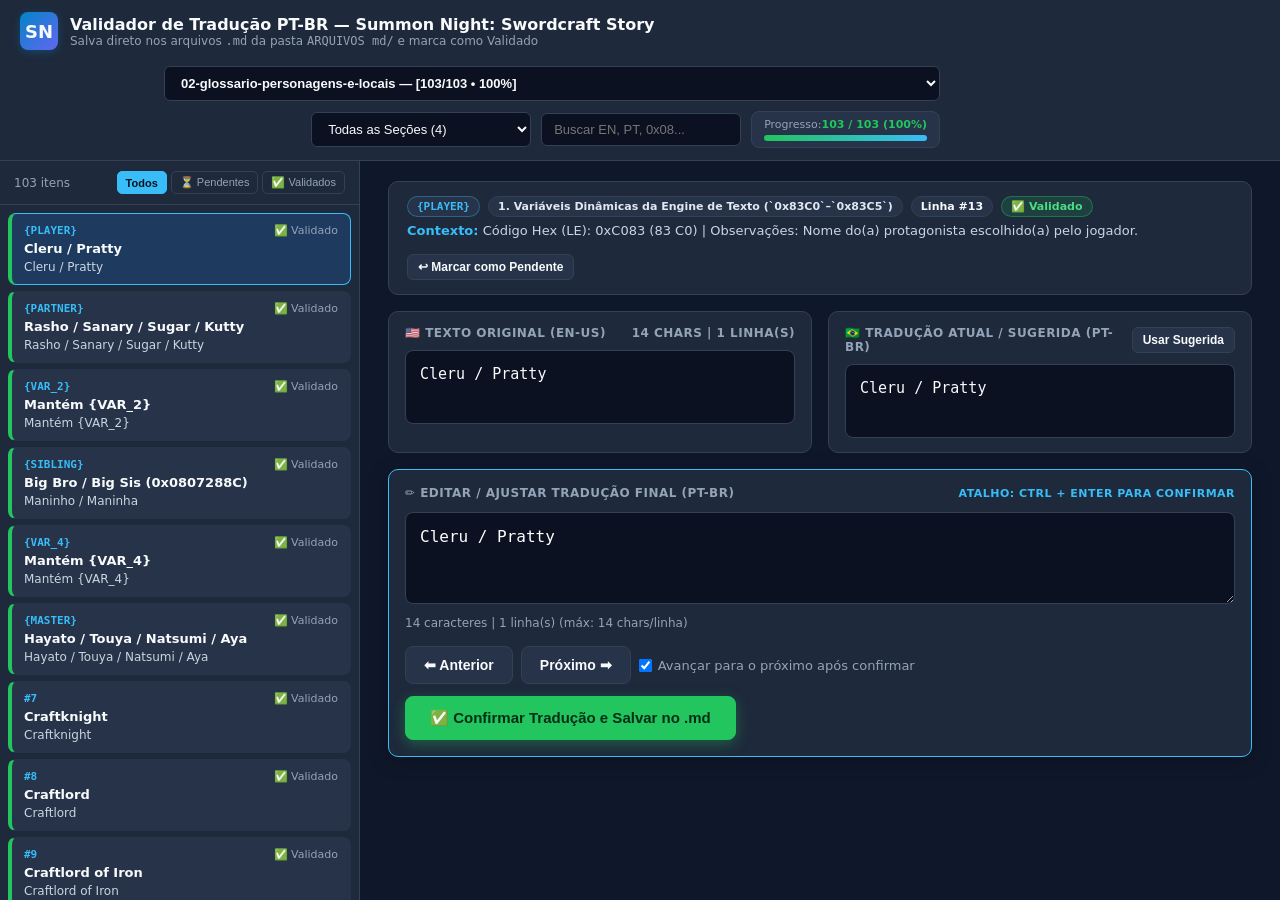
==== jogos/Summon_Night_Swordcraft_Story_1/tools/validator_ui.html @ c85de7ec "feat: suite completa de ferramentas de extracao, traducao e rebuild PT-BR para ROMs de GBA" ====
<!DOCTYPE html>
<html lang="pt-BR">
<head>
  <meta charset="UTF-8" />
  <meta name="viewport" content="width=device-width, initial-scale=1.0" />
  <title>Validador de Tradução — Summon Night: Swordcraft Story (GBA)</title>
  <style>
    :root {
      --bg-main: #0f172a;
      --bg-panel: #1e293b;
      --bg-card: #263349;
      --bg-input: #0b1120;
      --border: #334155;
      --text-main: #f8fafc;
      --text-muted: #94a3b8;
      --accent: #38bdf8;
      --accent-hover: #0284c7;
      --success: #22c55e;
      --success-hover: #16a34a;
      --warning: #f59e0b;
      --purple: #a855f7;
    }

    * {
      box-sizing: border-box;
      margin: 0;
      padding: 0;
    }

    body {
      font-family: "Segoe UI", system-ui, -apple-system, sans-serif;
      background-color: var(--bg-main);
      color: var(--text-main);
      height: 100vh;
      display: flex;
      flex-direction: column;
      overflow: hidden;
    }

    /* TOP BAR */
    header {
      background: var(--bg-panel);
      border-bottom: 1px solid var(--border);
      padding: 12px 20px;
      display: flex;
      align-items: center;
      justify-content: space-between;
      gap: 16px;
      flex-wrap: wrap;
    }

    .brand {
      display: flex;
      align-items: center;
      gap: 12px;
    }

    .brand-icon {
      width: 38px;
      height: 38px;
      border-radius: 8px;
      background: linear-gradient(135deg, #0284c7, #6366f1);
      display: flex;
      align-items: center;
      justify-content: center;
      font-weight: 800;
      font-size: 18px;
      box-shadow: 0 2px 8px rgba(2, 132, 199, 0.35);
    }

    .brand h1 {
      font-size: 16px;
      font-weight: 700;
      color: var(--text-main);
    }

    .brand p {
      font-size: 12px;
      color: var(--text-muted);
    }

    .controls-bar {
      display: flex;
      align-items: center;
      gap: 10px;
      flex: 1;
      max-width: 920px;
      justify-content: flex-end;
      flex-wrap: wrap;
    }

    select, input[type="search"] {
      background: var(--bg-input);
      color: var(--text-main);
      border: 1px solid var(--border);
      border-radius: 6px;
      padding: 8px 12px;
      font-size: 13px;
      outline: none;
    }

    select:focus, input[type="search"]:focus {
      border-color: var(--accent);
    }

    #categorySelect {
      min-width: 280px;
      font-weight: 600;
    }

    #sectionSelect {
      max-width: 220px;
    }

    #searchInput {
      width: 200px;
    }

    .progress-pill {
      background: var(--bg-card);
      border: 1px solid var(--border);
      border-radius: 8px;
      padding: 6px 12px;
      display: flex;
      flex-direction: column;
      min-width: 165px;
    }

    .progress-top {
      display: flex;
      justify-content: space-between;
      font-size: 11px;
      color: var(--text-muted);
      margin-bottom: 4px;
    }

    .progress-top strong {
      color: var(--success);
    }

    .progress-bar-bg {
      height: 6px;
      background: var(--bg-input);
      border-radius: 999px;
      overflow: hidden;
    }

    .progress-bar-fill {
      height: 100%;
      background: linear-gradient(90deg, #22c55e, #38bdf8);
      width: 0%;
      transition: width 0.25s ease;
    }

    /* MAIN LAYOUT */
    .workspace {
      display: grid;
      grid-template-columns: 360px 1fr;
      flex: 1;
      overflow: hidden;
    }

    /* SIDEBAR LIST */
    .sidebar {
      background: var(--bg-panel);
      border-right: 1px solid var(--border);
      display: flex;
      flex-direction: column;
      overflow: hidden;
    }

    .sidebar-header {
      padding: 10px 14px;
      border-bottom: 1px solid var(--border);
      display: flex;
      justify-content: space-between;
      align-items: center;
      font-size: 12px;
      color: var(--text-muted);
    }

    .filter-tabs {
      display: flex;
      gap: 4px;
    }

    .filter-tab {
      background: transparent;
      border: 1px solid var(--border);
      color: var(--text-muted);
      padding: 4px 8px;
      border-radius: 5px;
      font-size: 11px;
      cursor: pointer;
    }

    .filter-tab.active {
      background: var(--accent);
      color: #0b1120;
      border-color: var(--accent);
      font-weight: 700;
    }

    .entry-list {
      flex: 1;
      overflow-y: auto;
      padding: 8px;
      display: flex;
      flex-direction: column;
      gap: 6px;
    }

    .entry-item {
      background: var(--bg-card);
      border: 1px solid transparent;
      border-radius: 8px;
      padding: 10px 12px;
      cursor: pointer;
      transition: all 0.15s ease;
      display: flex;
      flex-direction: column;
      gap: 4px;
    }

    .entry-item:hover {
      border-color: #475569;
    }

    .entry-item.active {
      border-color: var(--accent);
      background: #1e3a5f;
    }

    .entry-item.validated {
      border-left: 4px solid var(--success);
    }

    .entry-item.pending {
      border-left: 4px solid var(--warning);
    }

    .entry-item-top {
      display: flex;
      justify-content: space-between;
      align-items: center;
      font-size: 11px;
      color: var(--text-muted);
    }

    .entry-ref {
      font-family: Consolas, monospace;
      color: var(--accent);
      font-weight: 600;
    }

    .entry-en {
      font-size: 13px;
      font-weight: 600;
      color: var(--text-main);
      white-space: nowrap;
      overflow: hidden;
      text-overflow: ellipsis;
    }

    .entry-pt {
      font-size: 12px;
      color: #cbd5e1;
      white-space: nowrap;
      overflow: hidden;
      text-overflow: ellipsis;
    }

    /* EDITOR MAIN PANEL */
    .editor-pane {
      padding: 20px 28px;
      overflow-y: auto;
      display: flex;
      flex-direction: column;
      gap: 16px;
    }

    /* CONTEXT BANNER */
    .context-card {
      background: var(--bg-panel);
      border: 1px solid var(--border);
      border-radius: 10px;
      padding: 14px 18px;
      display: flex;
      justify-content: space-between;
      align-items: flex-start;
      gap: 16px;
      flex-wrap: wrap;
    }

    .context-meta {
      display: flex;
      flex-direction: column;
      gap: 6px;
    }

    .context-badges {
      display: flex;
      align-items: center;
      gap: 8px;
      flex-wrap: wrap;
    }

    .badge {
      font-size: 11px;
      padding: 3px 9px;
      border-radius: 999px;
      font-weight: 600;
      background: var(--bg-card);
      border: 1px solid var(--border);
    }

    .badge-addr {
      font-family: Consolas, monospace;
      color: var(--accent);
      border-color: rgba(56, 189, 248, 0.35);
    }

    .badge-sec {
      color: #e2e8f0;
    }

    .badge-status.valid {
      background: rgba(34, 197, 94, 0.15);
      color: #4ade80;
      border-color: rgba(34, 197, 94, 0.4);
    }

    .badge-status.pend {
      background: rgba(245, 158, 11, 0.15);
      color: #fbbf24;
      border-color: rgba(245, 158, 11, 0.4);
    }

    .context-detail {
      font-size: 13px;
      color: #cbd5e1;
    }

    .context-detail strong {
      color: var(--accent);
    }

    /* COMPARISON GRID */
    .comparison-grid {
      display: grid;
      grid-template-columns: 1fr 1fr;
      gap: 16px;
    }

    .box-card {
      background: var(--bg-panel);
      border: 1px solid var(--border);
      border-radius: 10px;
      padding: 14px 16px;
      display: flex;
      flex-direction: column;
      gap: 10px;
    }

    .box-header {
      display: flex;
      justify-content: space-between;
      align-items: center;
      font-size: 12px;
      font-weight: 700;
      text-transform: uppercase;
      letter-spacing: 0.04em;
      color: var(--text-muted);
    }

    .box-content {
      background: var(--bg-input);
      border: 1px solid var(--border);
      border-radius: 8px;
      padding: 12px 14px;
      font-size: 15px;
      line-height: 1.55;
      white-space: pre-wrap;
      min-height: 74px;
      font-family: "Consolas", "Segoe UI", monospace;
    }

    .desc-subbox {
      margin-top: 6px;
      padding-top: 8px;
      border-top: 1px dashed var(--border);
    }

    .desc-label {
      font-size: 11px;
      color: var(--text-muted);
      margin-bottom: 4px;
      text-transform: uppercase;
      font-weight: 600;
    }

    .optional-card {
      background: rgba(168, 85, 247, 0.1);
      border: 1px solid rgba(168, 85, 247, 0.4);
      border-radius: 8px;
      padding: 10px 12px;
      display: none;
      align-items: center;
      justify-content: space-between;
      gap: 12px;
    }

    .optional-card.visible {
      display: flex;
    }

    .optional-text-wrap {
      display: flex;
      flex-direction: column;
      gap: 2px;
    }

    .optional-title {
      font-size: 11px;
      font-weight: 700;
      color: #d8b4fe;
      text-transform: uppercase;
    }

    .optional-val {
      font-size: 14px;
      color: #f3e8ff;
      font-family: "Consolas", monospace;
      white-space: pre-wrap;
    }

    .btn-small {
      background: var(--bg-card);
      color: var(--text-main);
      border: 1px solid var(--border);
      border-radius: 6px;
      padding: 5px 10px;
      font-size: 12px;
      font-weight: 600;
      cursor: pointer;
      white-space: nowrap;
      transition: all 0.15s;
    }

    .btn-small:hover {
      background: var(--accent);
      color: #0b1120;
      border-color: var(--accent);
    }

    /* EDIT AREA */
    .edit-card {
      background: var(--bg-panel);
      border: 1px solid var(--accent);
      border-radius: 10px;
      padding: 16px;
      display: flex;
      flex-direction: column;
      gap: 12px;
      box-shadow: 0 4px 20px rgba(0, 0, 0, 0.25);
    }

    textarea {
      width: 100%;
      background: var(--bg-input);
      color: #fff;
      border: 1px solid var(--border);
      border-radius: 8px;
      padding: 12px 14px;
      font-size: 16px;
      line-height: 1.55;
      font-family: "Consolas", "Segoe UI", monospace;
      resize: vertical;
      min-height: 92px;
      outline: none;
    }

    textarea:focus {
      border-color: var(--accent);
      box-shadow: 0 0 0 2px rgba(56, 189, 248, 0.2);
    }

    .char-metrics {
      display: flex;
      justify-content: space-between;
      align-items: center;
      font-size: 12px;
      color: var(--text-muted);
      flex-wrap: wrap;
      gap: 8px;
    }

    .tag-warning {
      color: #fbbf24;
      font-weight: 600;
      display: none;
    }

    /* ACTION FOOTER */
    .actions-row {
      display: flex;
      justify-content: space-between;
      align-items: center;
      gap: 12px;
      flex-wrap: wrap;
      margin-top: 4px;
    }

    .nav-btns {
      display: flex;
      align-items: center;
      gap: 8px;
    }

    .btn {
      padding: 10px 18px;
      border-radius: 8px;
      font-size: 14px;
      font-weight: 700;
      cursor: pointer;
      border: 1px solid var(--border);
      background: var(--bg-card);
      color: var(--text-main);
      transition: all 0.15s ease;
      display: inline-flex;
      align-items: center;
      gap: 8px;
    }

    .btn:hover {
      background: #334155;
    }

    .btn-confirm {
      background: var(--success);
      color: #052e16;
      border-color: var(--success);
      font-size: 15px;
      padding: 12px 24px;
      box-shadow: 0 4px 14px rgba(34, 197, 94, 0.35);
    }

    .btn-confirm:hover {
      background: var(--success-hover);
      color: #fff;
    }

    .auto-next-label {
      display: flex;
      align-items: center;
      gap: 6px;
      font-size: 13px;
      color: var(--text-muted);
      cursor: pointer;
      user-select: none;
    }

    .toast {
      position: fixed;
      bottom: 20px;
      right: 24px;
      background: #065f46;
      border: 1px solid #34d399;
      color: #ecfdf5;
      padding: 10px 18px;
      border-radius: 8px;
      font-size: 13px;
      font-weight: 600;
      box-shadow: 0 8px 24px rgba(0,0,0,0.4);
      opacity: 0;
      transform: translateY(10px);
      transition: all 0.2s ease;
      pointer-events: none;
    }

    .toast.show {
      opacity: 1;
      transform: translateY(0);
    }

    @media (max-width: 980px) {
      .workspace {
        grid-template-columns: 1fr;
      }
      .comparison-grid {
        grid-template-columns: 1fr;
      }
    }
  </style>
</head>
<body>

  <header>
    <div class="brand">
      <div class="brand-icon">SN</div>
      <div>
        <h1>Validador de Tradução PT-BR — Summon Night: Swordcraft Story</h1>
        <p>Salva direto nos arquivos <code>.md</code> da pasta <code>ARQUIVOS md/</code> e marca como Validado</p>
      </div>
    </div>

    <div class="controls-bar">
      <select id="categorySelect" title="Selecione a Categoria (Arquivo .md)"></select>
      <select id="sectionSelect" title="Filtrar por Subcategoria / Seção">
        <option value="">Todas as Seções</option>
      </select>
      <input type="search" id="searchInput" placeholder="Buscar EN, PT, 0x08..." />

      <div class="progress-pill">
        <div class="progress-top">
          <span>Progresso:</span>
          <strong id="progressText">0 / 0 (0%)</strong>
        </div>
        <div class="progress-bar-bg">
          <div class="progress-bar-fill" id="progressBar"></div>
        </div>
      </div>
    </div>
  </header>

  <div class="workspace">
    <!-- SIDEBAR -->
    <aside class="sidebar">
      <div class="sidebar-header">
        <span id="listCountLabel">0 itens</span>
        <div class="filter-tabs">
          <button class="filter-tab active" data-filter="all">Todos</button>
          <button class="filter-tab" data-filter="pending">⏳ Pendentes</button>
          <button class="filter-tab" data-filter="validated">✅ Validados</button>
        </div>
      </div>
      <div class="entry-list" id="entryList"></div>
    </aside>

    <!-- MAIN EDITOR -->
    <main class="editor-pane" id="editorPane">
      <div class="context-card">
        <div class="context-meta">
          <div class="context-badges">
            <span class="badge badge-addr" id="ctxRef">0x08000000</span>
            <span class="badge badge-sec" id="ctxSection">Seção</span>
            <span class="badge" id="ctxLine">Linha #0</span>
            <span class="badge badge-status pend" id="ctxStatus">⏳ Pendente</span>
          </div>
          <div class="context-detail" id="ctxDetail">Contexto do texto</div>
        </div>
        <div>
          <button class="btn-small" id="btnUnvalidate" title="Desmarcar validação deste item">↩ Marcar como Pendente</button>
        </div>
      </div>

      <!-- ORIGINAL EN & SUGGESTED PT -->
      <div class="comparison-grid">
        <!-- ORIGINAL EN -->
        <div class="box-card">
          <div class="box-header">
            <span>🇺🇸 Texto Original (EN-US)</span>
            <span id="enMetrics">0 chars</span>
          </div>
          <div class="box-content" id="enTextDisplay"></div>

          <div class="desc-subbox" id="enDescBox" style="display:none;">
            <div class="desc-label">Descrição Original (EN-US)</div>
            <div class="box-content" id="enDescDisplay" style="min-height:46px; font-size:14px;"></div>
          </div>
        </div>

        <!-- SUGGESTED & OPTIONAL PT -->
        <div class="box-card">
          <div class="box-header">
            <span>🇧🇷 Tradução Atual / Sugerida (PT-BR)</span>
            <button class="btn-small" id="btnUseSuggested">Usar Sugerida</button>
          </div>
          <div class="box-content" id="ptSuggestedDisplay"></div>

          <div class="desc-subbox" id="ptDescSuggestedBox" style="display:none;">
            <div class="desc-label">Descrição Sugerida (PT-BR)</div>
            <div class="box-content" id="ptDescSuggestedDisplay" style="min-height:46px; font-size:14px;"></div>
          </div>

          <!-- OPTIONAL TRANSLATION -->
          <div class="optional-card" id="optionalCard">
            <div class="optional-text-wrap">
              <span class="optional-title">💡 Opção Alternativa Disponível</span>
              <span class="optional-val" id="optionalTextDisplay"></span>
            </div>
            <button class="btn-small" id="btnUseOptional">Usar Opcional</button>
          </div>
        </div>
      </div>

      <!-- EDIT FIELD -->
      <div class="edit-card">
        <div class="box-header">
          <span>✏️ Editar / Ajustar Tradução Final (PT-BR)</span>
          <span style="font-size:11px; color:var(--accent);">Atalho: Ctrl + Enter para Confirmar</span>
        </div>

        <textarea id="ptEditInput" placeholder="Digite ou ajuste a tradução em português..."></textarea>

        <div id="editDescContainer" style="display:none; flex-direction:column; gap:6px;">
          <label class="desc-label" for="ptDescEditInput">✏️ Editar Descrição (PT-BR):</label>
          <textarea id="ptDescEditInput" style="min-height:60px; font-size:14px;" placeholder="Descrição em português..."></textarea>
        </div>

        <div class="char-metrics">
          <span id="editMetrics">0 caracteres | 1 linha (máx: 0 chars/linha)</span>
          <span class="tag-warning" id="tagWarning">⚠️ Atenção: Variável dinâmica do original ausente na tradução!</span>
        </div>

        <div class="actions-row">
          <div class="nav-btns">
            <button class="btn" id="btnPrev">⬅ Anterior</button>
            <button class="btn" id="btnNext">Próximo ➡</button>
            <label class="auto-next-label">
              <input type="checkbox" id="chkAutoNext" checked />
              Avançar para o próximo após confirmar
            </label>
          </div>

          <button class="btn btn-confirm" id="btnConfirm">
            ✅ Confirmar Tradução e Salvar no .md
          </button>
        </div>
      </div>
    </main>
  </div>

  <div class="toast" id="toast">✅ Salvo no arquivo .md com sucesso!</div>

  <script src="embedded_md_data.js"></script>
  <script>
    const API_BASE = window.location.protocol === "file:" ? "http://127.0.0.1:8765" : "";
    let categories = [];
    let currentFile = "";
    let allEntries = [];
    let filteredEntries = [];
    let currentIndex = 0; // índice dentro de filteredEntries
    let statusFilter = "all";

    const categorySelect = document.getElementById("categorySelect");
    const sectionSelect = document.getElementById("sectionSelect");
    const searchInput = document.getElementById("searchInput");
    const entryList = document.getElementById("entryList");
    const listCountLabel = document.getElementById("listCountLabel");
    const progressText = document.getElementById("progressText");
    const progressBar = document.getElementById("progressBar");

    const ctxRef = document.getElementById("ctxRef");
    const ctxSection = document.getElementById("ctxSection");
    const ctxLine = document.getElementById("ctxLine");
    const ctxStatus = document.getElementById("ctxStatus");
    const ctxDetail = document.getElementById("ctxDetail");

    const enTextDisplay = document.getElementById("enTextDisplay");
    const enMetrics = document.getElementById("enMetrics");
    const enDescBox = document.getElementById("enDescBox");
    const enDescDisplay = document.getElementById("enDescDisplay");

    const ptSuggestedDisplay = document.getElementById("ptSuggestedDisplay");
    const ptDescSuggestedBox = document.getElementById("ptDescSuggestedBox");
    const ptDescSuggestedDisplay = document.getElementById("ptDescSuggestedDisplay");

    const optionalCard = document.getElementById("optionalCard");
    const optionalTextDisplay = document.getElementById("optionalTextDisplay");

    const ptEditInput = document.getElementById("ptEditInput");
    const editDescContainer = document.getElementById("editDescContainer");
    const ptDescEditInput = document.getElementById("ptDescEditInput");
    const editMetrics = document.getElementById("editMetrics");
    const tagWarning = document.getElementById("tagWarning");

    const chkAutoNext = document.getElementById("chkAutoNext");
    const toast = document.getElementById("toast");

    function showToast(msg) {
      toast.textContent = msg;
      toast.classList.add("show");
      setTimeout(() => toast.classList.remove("show"), 2200);
    }

    async function loadCategories(preserveCurrent = true) {
      let catsData = null;
      try {
        const res = await fetch(`${API_BASE}/api/categories`);
        if (res.ok) {
          const data = await res.json();
          catsData = data.categories;
        }
      } catch (err) {
        // Fallback para os dados embutidos se aberto via file:// sem servidor ativo
      }
      if (!catsData && window.EMBEDDED_MD_DATA && window.EMBEDDED_MD_DATA.categories) {
        catsData = window.EMBEDDED_MD_DATA.categories;
      }
      categories = catsData || [];

      const prev = categorySelect.value;
      categorySelect.innerHTML = "";
      categories.forEach(c => {
        const opt = document.createElement("option");
        opt.value = c.filename;
        const pct = c.total > 0 ? Math.round((c.validated / c.total) * 100) : 0;
        opt.textContent = `${c.filename.replace(".md", "")} — [${c.validated}/${c.total} • ${pct}%]`;
        categorySelect.appendChild(opt);
      });

      if (preserveCurrent && prev && categories.some(c => c.filename === prev)) {
        categorySelect.value = prev;
      } else if (categories.length > 0) {
        categorySelect.value = categories[0].filename;
      }

      if (categorySelect.value && categorySelect.value !== currentFile) {
        await loadFile(categorySelect.value);
      } else {
        updateHeaderProgress();
      }
    }

    function updateHeaderProgress() {
      const total = allEntries.length;
      const valid = allEntries.filter(e => e.validated).length;
      const pct = total > 0 ? Math.round((valid / total) * 100) : 0;
      progressText.textContent = `${valid} / ${total} (${pct}%)`;
      progressBar.style.width = `${pct}%`;

      // Atualiza também o contador no dropdown superior
      const catObj = categories.find(c => c.filename === currentFile);
      if (catObj) {
        catObj.validated = valid;
        catObj.total = total;
        Array.from(categorySelect.options).forEach(opt => {
          if (opt.value === currentFile) {
            opt.textContent = `${currentFile.replace(".md", "")} — [${valid}/${total} • ${pct}%]`;
          }
        });
      }
    }

    async function loadFile(filename) {
      currentFile = filename;
      let fileData = null;
      try {
        const res = await fetch(`${API_BASE}/api/file?name=${encodeURIComponent(filename)}`);
        if (res.ok) {
          fileData = await res.json();
        }
      } catch (err) {
        // Fallback para dados embutidos
      }
      if (!fileData && window.EMBEDDED_MD_DATA && window.EMBEDDED_MD_DATA.files) {
        fileData = window.EMBEDDED_MD_DATA.files[filename];
      }
      const rawEntries = (fileData && fileData.entries) ? fileData.entries : [];
      allEntries = rawEntries.map(e => ({
        ...e,
        initial_suggested_pt: e.pt_text,
        initial_suggested_desc: e.pt_desc
      }));

      // Popula filtro de seções
      const sections = [...new Set(allEntries.map(e => e.section).filter(Boolean))];
      sectionSelect.innerHTML = `<option value="">Todas as Seções (${sections.length})</option>`;
      sections.forEach(s => {
        const opt = document.createElement("option");
        opt.value = s;
        opt.textContent = s;
        sectionSelect.appendChild(opt);
      });

      updateHeaderProgress();
      applyFilters(0);
    }

    function applyFilters(targetIdx = 0) {
      const sec = sectionSelect.value;
      const q = searchInput.value.trim().toLowerCase();

      filteredEntries = allEntries.filter(e => {
        if (statusFilter === "pending" && e.validated) return false;
        if (statusFilter === "validated" && !e.validated) return false;
        if (sec && e.section !== sec) return false;
        if (q) {
          const hay = `${e.ref_id} ${e.en_text} ${e.en_desc} ${e.pt_text} ${e.pt_desc} ${e.opt_text} ${e.context}`.toLowerCase();
          if (!hay.includes(q)) return false;
        }
        return true;
      });

      listCountLabel.textContent = `${filteredEntries.length} itens`;
      renderSidebarList();

      if (filteredEntries.length > 0) {
        currentIndex = Math.max(0, Math.min(targetIdx, filteredEntries.length - 1));
        selectEntry(currentIndex);
      }
    }

    function renderSidebarList() {
      entryList.innerHTML = "";
      filteredEntries.forEach((e, idx) => {
        const div = document.createElement("div");
        div.className = `entry-item ${e.validated ? "validated" : "pending"} ${idx === currentIndex ? "active" : ""}`;
        div.dataset.idx = idx;

        const top = document.createElement("div");
        top.className = "entry-item-top";
        top.innerHTML = `<span class="entry-ref">${e.ref_id || "#" + (idx + 1)}</span><span>${e.validated ? "✅ Validado" : "⏳ Pendente"}</span>`;

        const enDiv = document.createElement("div");
        enDiv.className = "entry-en";
        enDiv.textContent = e.en_text.replace(/\n/g, " / ");

        const ptDiv = document.createElement("div");
        ptDiv.className = "entry-pt";
        ptDiv.textContent = e.pt_text.replace(/\n/g, " / ");

        div.appendChild(top);
        div.appendChild(enDiv);
        div.appendChild(ptDiv);

        div.addEventListener("click", () => selectEntry(idx));
        entryList.appendChild(div);
      });
    }

    function selectEntry(idx) {
      if (idx < 0 || idx >= filteredEntries.length) return;
      currentIndex = idx;
      const e = filteredEntries[idx];

      // Atualiza destaque na sidebar
      Array.from(entryList.children).forEach((el, i) => {
        el.classList.toggle("active", i === idx);
        if (i === idx) {
          el.scrollIntoView({ block: "nearest" });
        }
      });

      ctxRef.textContent = e.ref_id || "Sem Offset";
      ctxSection.textContent = e.section || currentFile;
      ctxLine.textContent = `Linha #${e.line_index + 1}`;
      ctxStatus.textContent = e.validated ? "✅ Validado" : "⏳ Pendente";
      ctxStatus.className = `badge badge-status ${e.validated ? "valid" : "pend"}`;
      ctxDetail.innerHTML = `<strong>Contexto:</strong> ${e.context || e.section}`;

      enTextDisplay.textContent = e.en_text;
      const enLines = e.en_text.split("\n");
      enMetrics.textContent = `${e.en_text.length} chars | ${enLines.length} linha(s)`;

      if (e.has_desc) {
        enDescBox.style.display = "block";
        enDescDisplay.textContent = e.en_desc;
        ptDescSuggestedBox.style.display = "block";
        ptDescSuggestedDisplay.textContent = e.initial_suggested_desc;
        editDescContainer.style.display = "flex";
        ptDescEditInput.value = e.pt_desc;
      } else {
        enDescBox.style.display = "none";
        ptDescSuggestedBox.style.display = "none";
        editDescContainer.style.display = "none";
        ptDescEditInput.value = "";
      }

      ptSuggestedDisplay.textContent = e.initial_suggested_pt;

      if (e.opt_text) {
        optionalCard.classList.add("visible");
        optionalTextDisplay.textContent = e.opt_text;
      } else {
        optionalCard.classList.remove("visible");
        optionalTextDisplay.textContent = "";
      }

      ptEditInput.value = e.pt_text;
      updateLiveMetrics();
    }

    function updateLiveMetrics() {
      const e = filteredEntries[currentIndex];
      if (!e) return;
      const val = ptEditInput.value;
      const lines = val.split("\n");
      const maxLine = Math.max(...lines.map(l => l.length), 0);
      editMetrics.textContent = `${val.length} caracteres | ${lines.length} linha(s) (máx: ${maxLine} chars/linha)`;

      // Verifica se todas as variáveis {TAG} do original estão presentes
      const enTags = e.en_text.match(/\{[A-Z0-9_]+\}/g) || [];
      const missing = enTags.filter(t => !val.includes(t));
      if (missing.length > 0) {
        tagWarning.style.display = "inline";
        tagWarning.textContent = `⚠️ Atenção: Tag(s) ${missing.join(", ")} do original não encontrada(s) na tradução!`;
      } else {
        tagWarning.style.display = "none";
      }
    }

    async function saveCurrentEntry(validatedState = true) {
      const e = filteredEntries[currentIndex];
      if (!e) return;

      const newPt = ptEditInput.value;
      const newDesc = e.has_desc ? ptDescEditInput.value : null;

      let data = { ok: false };
      try {
        const res = await fetch(`${API_BASE}/api/save`, {
          method: "POST",
          headers: { "Content-Type": "application/json" },
          body: JSON.stringify({
            filename: currentFile,
            line_index: e.line_index,
            pt_text: newPt,
            pt_desc: newDesc,
            validated: validatedState
          })
        });
        data = await res.json();
      } catch (err) {
        alert("Para gravar direto no arquivo .md no disco, certifique-se de que o arquivo Iniciar_Validador_Traducao.bat esteja aberto!");
        return;
      }
      if (data.ok) {
        e.pt_text = newPt;
        if (e.has_desc) e.pt_desc = newDesc;
        e.validated = validatedState;
        e.status_str = data.status_str;

        updateHeaderProgress();
        loadCategories(true);

        showToast(validatedState
          ? `✅ Linha #${e.line_index + 1} salva e validada em ${currentFile}!`
          : `↩ Linha #${e.line_index + 1} marcada como pendente.`);

        if (statusFilter !== "all") {
          applyFilters(currentIndex);
        } else {
          renderSidebarList();
          selectEntry(currentIndex);
          if (validatedState && chkAutoNext.checked && currentIndex < filteredEntries.length - 1) {
            selectEntry(currentIndex + 1);
          }
        }
      } else {
        alert("Erro ao salvar: " + (data.error || "Desconhecido"));
      }
    }

    // EVENT LISTENERS
    categorySelect.addEventListener("change", () => loadFile(categorySelect.value));
    sectionSelect.addEventListener("change", () => applyFilters(0));
    searchInput.addEventListener("input", () => applyFilters(0));

    document.querySelectorAll(".filter-tab").forEach(btn => {
      btn.addEventListener("click", () => {
        document.querySelectorAll(".filter-tab").forEach(b => b.classList.remove("active"));
        btn.classList.add("active");
        statusFilter = btn.dataset.filter;
        applyFilters(0);
      });
    });

    ptEditInput.addEventListener("input", updateLiveMetrics);

    document.getElementById("btnUseSuggested").addEventListener("click", () => {
      const e = filteredEntries[currentIndex];
      if (!e) return;
      ptEditInput.value = e.initial_suggested_pt;
      if (e.has_desc) ptDescEditInput.value = e.initial_suggested_desc;
      updateLiveMetrics();
      ptEditInput.focus();
    });

    document.getElementById("btnUseOptional").addEventListener("click", () => {
      const e = filteredEntries[currentIndex];
      if (!e || !e.opt_text) return;
      ptEditInput.value = e.opt_text;
      updateLiveMetrics();
      ptEditInput.focus();
    });

    document.getElementById("btnPrev").addEventListener("click", () => {
      if (currentIndex > 0) selectEntry(currentIndex - 1);
    });

    document.getElementById("btnNext").addEventListener("click", () => {
      if (currentIndex < filteredEntries.length - 1) selectEntry(currentIndex + 1);
    });

    document.getElementById("btnConfirm").addEventListener("click", () => saveCurrentEntry(true));
    document.getElementById("btnUnvalidate").addEventListener("click", () => saveCurrentEntry(false));

    window.addEventListener("keydown", (ev) => {
      if ((ev.ctrlKey || ev.metaKey) && ev.key === "Enter") {
        ev.preventDefault();
        saveCurrentEntry(true);
      }
    });

    loadCategories(false);
  </script>
</body>
</html>
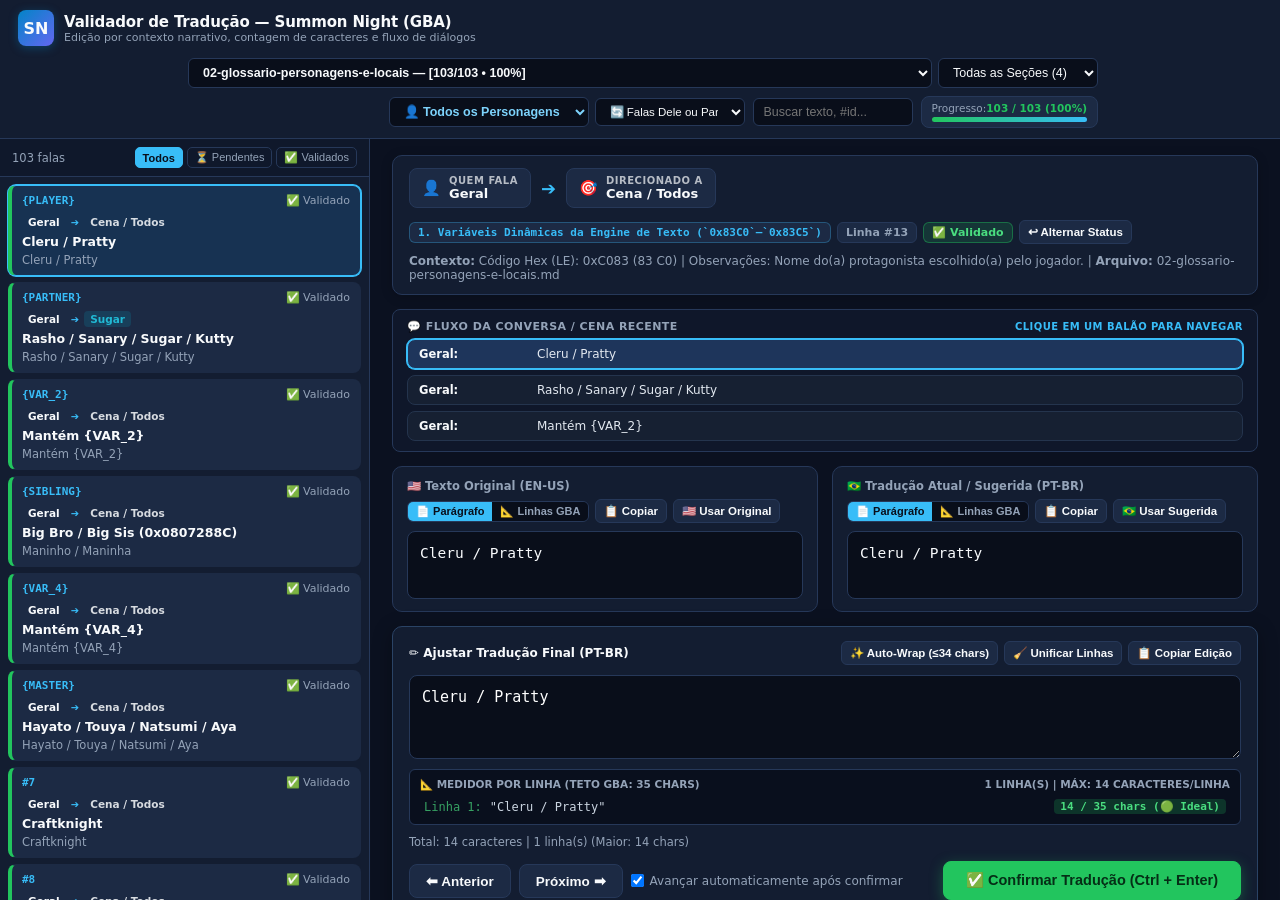
==== commit db4fcfc2: "feat(validator): novo display de fluxo de cena, falante e destinatario, filtro por personagem e medi" ====
--- a/jogos/Summon_Night_Swordcraft_Story_1/tools/validator_ui.html
+++ b/jogos/Summon_Night_Swordcraft_Story_1/tools/validator_ui.html
@@ -6,19 +6,53 @@
   <title>Validador de Tradução — Summon Night: Swordcraft Story (GBA)</title>
   <style>
     :root {
-      --bg-main: #0f172a;
-      --bg-panel: #1e293b;
-      --bg-card: #263349;
-      --bg-input: #0b1120;
-      --border: #334155;
+      --bg-main: #0b1120;
+      --bg-panel: #131d31;
+      --bg-card: #1c2a44;
+      --bg-card-hover: #233555;
+      --bg-input: #090e1a;
+      --border: #263859;
+      --border-focus: #38bdf8;
       --text-main: #f8fafc;
       --text-muted: #94a3b8;
+      --text-dim: #64748b;
       --accent: #38bdf8;
       --accent-hover: #0284c7;
+      --accent-glow: rgba(56, 189, 248, 0.25);
       --success: #22c55e;
       --success-hover: #16a34a;
       --warning: #f59e0b;
+      --danger: #ef4444;
       --purple: #a855f7;
+
+      /* Cores temáticas de personagens */
+      --char-protagonist-bg: rgba(2, 132, 199, 0.18);
+      --char-protagonist-border: #0284c7;
+      --char-protagonist-text: #38bdf8;
+
+      --char-amariss-bg: rgba(16, 185, 129, 0.18);
+      --char-amariss-border: #10b981;
+      --char-amariss-text: #34d399;
+
+      --char-bron-bg: rgba(217, 119, 6, 0.18);
+      --char-bron-border: #d97706;
+      --char-bron-text: #fbbf24;
+
+      --char-rasho-bg: rgba(239, 68, 68, 0.18);
+      --char-rasho-border: #ef4444;
+      --char-rasho-text: #f87171;
+
+      --char-sanary-bg: rgba(168, 85, 247, 0.18);
+      --char-sanary-border: #a855f7;
+      --char-sanary-text: #c084fc;
+
+      --char-sugar-bg: rgba(6, 182, 212, 0.18);
+      --char-sugar-border: #06b6d4;
+      --char-sugar-text: #22d3ee;
+
+      --char-kutty-bg: rgba(234, 179, 8, 0.18);
+      --char-kutty-border: #eab308;
+      --char-kutty-text: #fde047;
     }
 
     * {
@@ -41,52 +75,60 @@
     header {
       background: var(--bg-panel);
       border-bottom: 1px solid var(--border);
-      padding: 12px 20px;
+      padding: 10px 18px;
       display: flex;
       align-items: center;
       justify-content: space-between;
-      gap: 16px;
+      gap: 12px;
       flex-wrap: wrap;
+      z-index: 10;
     }
 
     .brand {
       display: flex;
       align-items: center;
-      gap: 12px;
+      gap: 10px;
     }
 
     .brand-icon {
-      width: 38px;
-      height: 38px;
+      width: 36px;
+      height: 36px;
       border-radius: 8px;
       background: linear-gradient(135deg, #0284c7, #6366f1);
       display: flex;
       align-items: center;
       justify-content: center;
       font-weight: 800;
-      font-size: 18px;
-      box-shadow: 0 2px 8px rgba(2, 132, 199, 0.35);
+      font-size: 16px;
+      box-shadow: 0 2px 10px rgba(2, 132, 199, 0.35);
     }
 
     .brand h1 {
-      font-size: 16px;
+      font-size: 15px;
       font-weight: 700;
       color: var(--text-main);
+      letter-spacing: -0.01em;
     }
 
     .brand p {
-      font-size: 12px;
+      font-size: 11px;
       color: var(--text-muted);
     }
 
     .controls-bar {
       display: flex;
       align-items: center;
-      gap: 10px;
+      gap: 8px;
       flex: 1;
-      max-width: 920px;
+      max-width: 1080px;
       justify-content: flex-end;
       flex-wrap: wrap;
+    }
+
+    .filter-group {
+      display: flex;
+      align-items: center;
+      gap: 6px;
     }
 
     select, input[type="search"] {
@@ -94,44 +136,57 @@
       color: var(--text-main);
       border: 1px solid var(--border);
       border-radius: 6px;
-      padding: 8px 12px;
-      font-size: 13px;
+      padding: 6px 10px;
+      font-size: 12.5px;
       outline: none;
+      transition: all 0.15s ease;
     }
 
     select:focus, input[type="search"]:focus {
-      border-color: var(--accent);
+      border-color: var(--border-focus);
+      box-shadow: 0 0 0 2px var(--accent-glow);
     }
 
     #categorySelect {
-      min-width: 280px;
+      min-width: 240px;
       font-weight: 600;
     }
 
     #sectionSelect {
-      max-width: 220px;
+      max-width: 160px;
+    }
+
+    #charSelect {
+      max-width: 200px;
+      color: #7dd3fc;
+      font-weight: 600;
+    }
+
+    #charFilterMode {
+      max-width: 150px;
+      font-size: 11.5px;
     }
 
     #searchInput {
-      width: 200px;
+      width: 160px;
     }
 
     .progress-pill {
       background: var(--bg-card);
       border: 1px solid var(--border);
       border-radius: 8px;
-      padding: 6px 12px;
+      padding: 5px 10px;
       display: flex;
       flex-direction: column;
-      min-width: 165px;
+      min-width: 140px;
     }
 
     .progress-top {
       display: flex;
       justify-content: space-between;
-      font-size: 11px;
+      font-size: 10.5px;
       color: var(--text-muted);
-      margin-bottom: 4px;
+      margin-bottom: 3px;
     }
 
     .progress-top strong {
@@ -139,7 +194,7 @@
     }
 
     .progress-bar-bg {
-      height: 6px;
+      height: 5px;
       background: var(--bg-input);
       border-radius: 999px;
       overflow: hidden;
@@ -155,7 +210,7 @@
     /* MAIN LAYOUT */
     .workspace {
       display: grid;
-      grid-template-columns: 360px 1fr;
+      grid-template-columns: 370px 1fr;
       flex: 1;
       overflow: hidden;
     }
@@ -170,13 +225,14 @@
     }
 
     .sidebar-header {
-      padding: 10px 14px;
+      padding: 8px 12px;
       border-bottom: 1px solid var(--border);
       display: flex;
       justify-content: space-between;
       align-items: center;
-      font-size: 12px;
+      font-size: 11.5px;
       color: var(--text-muted);
+      background: #0f182b;
     }
 
     .filter-tabs {
@@ -188,15 +244,16 @@
       background: transparent;
       border: 1px solid var(--border);
       color: var(--text-muted);
-      padding: 4px 8px;
+      padding: 3px 7px;
       border-radius: 5px;
       font-size: 11px;
       cursor: pointer;
+      transition: all 0.12s ease;
     }
 
     .filter-tab.active {
       background: var(--accent);
-      color: #0b1120;
+      color: #090e1a;
       border-color: var(--accent);
       font-weight: 700;
     }
@@ -214,21 +271,24 @@
       background: var(--bg-card);
       border: 1px solid transparent;
       border-radius: 8px;
-      padding: 10px 12px;
+      padding: 8px 10px;
       cursor: pointer;
       transition: all 0.15s ease;
       display: flex;
       flex-direction: column;
       gap: 4px;
+      position: relative;
     }
 
     .entry-item:hover {
-      border-color: #475569;
+      border-color: #3b5073;
+      background: var(--bg-card-hover);
     }
 
     .entry-item.active {
       border-color: var(--accent);
-      background: #1e3a5f;
+      background: #173252;
+      box-shadow: 0 0 0 1px var(--accent);
     }
 
     .entry-item.validated {
@@ -251,10 +311,25 @@
       font-family: Consolas, monospace;
       color: var(--accent);
       font-weight: 600;
+      font-size: 11px;
+    }
+
+    .entry-speaker-badge {
+      font-size: 10.5px;
+      padding: 2px 6px;
+      border-radius: 4px;
+      font-weight: 600;
+      white-space: nowrap;
+      overflow: hidden;
+      text-overflow: ellipsis;
+      max-width: 220px;
+      display: inline-flex;
+      align-items: center;
+      gap: 4px;
     }
 
     .entry-en {
-      font-size: 13px;
+      font-size: 12.5px;
       font-weight: 600;
       color: var(--text-main);
       white-space: nowrap;
@@ -263,65 +338,106 @@
     }
 
     .entry-pt {
-      font-size: 12px;
-      color: #cbd5e1;
+      font-size: 11.5px;
+      color: #94a3b8;
       white-space: nowrap;
       overflow: hidden;
       text-overflow: ellipsis;
     }
 
+    .entry-char-warn {
+      font-size: 10px;
+      color: #f87171;
+      font-weight: 700;
+      margin-left: 4px;
+    }
+
     /* EDITOR MAIN PANEL */
     .editor-pane {
-      padding: 20px 28px;
+      padding: 16px 22px;
       overflow-y: auto;
       display: flex;
       flex-direction: column;
-      gap: 16px;
-    }
-
-    /* CONTEXT BANNER */
-    .context-card {
+      gap: 14px;
+    }
+
+    /* CONTEXT BANNER WITH SPEAKER & TARGET */
+    .dialogue-banner {
       background: var(--bg-panel);
       border: 1px solid var(--border);
       border-radius: 10px;
-      padding: 14px 18px;
-      display: flex;
+      padding: 12px 16px;
+      display: flex;
+      flex-direction: column;
+      gap: 10px;
+      box-shadow: 0 2px 12px rgba(0, 0, 0, 0.2);
+    }
+
+    .dialogue-header-row {
+      display: flex;
+      align-items: center;
       justify-content: space-between;
-      align-items: flex-start;
-      gap: 16px;
+      gap: 12px;
       flex-wrap: wrap;
     }
 
-    .context-meta {
-      display: flex;
-      flex-direction: column;
+    .dialogue-actors {
+      display: flex;
+      align-items: center;
+      gap: 10px;
+      flex-wrap: wrap;
+    }
+
+    .actor-card {
+      display: flex;
+      align-items: center;
+      gap: 8px;
+      padding: 6px 12px;
+      border-radius: 8px;
+      font-size: 13px;
+      font-weight: 700;
+      border: 1px solid var(--border);
+      background: var(--bg-card);
+    }
+
+    .actor-icon {
+      font-size: 15px;
+    }
+
+    .actor-role {
+      font-size: 10px;
+      text-transform: uppercase;
+      letter-spacing: 0.05em;
+      opacity: 0.7;
+    }
+
+    .actor-arrow {
+      color: var(--accent);
+      font-size: 18px;
+      font-weight: bold;
+    }
+
+    .context-badges {
+      display: flex;
+      align-items: center;
       gap: 6px;
-    }
-
-    .context-badges {
-      display: flex;
-      align-items: center;
-      gap: 8px;
       flex-wrap: wrap;
     }
 
     .badge {
       font-size: 11px;
-      padding: 3px 9px;
-      border-radius: 999px;
+      padding: 3px 8px;
+      border-radius: 6px;
       font-weight: 600;
       background: var(--bg-card);
       border: 1px solid var(--border);
-    }
-
-    .badge-addr {
+      color: var(--text-muted);
+    }
+
+    .badge-script {
+      color: #38bdf8;
+      border-color: rgba(56, 189, 248, 0.3);
       font-family: Consolas, monospace;
-      color: var(--accent);
-      border-color: rgba(56, 189, 248, 0.35);
-    }
-
-    .badge-sec {
-      color: #e2e8f0;
     }
 
     .badge-status.valid {
@@ -336,99 +452,186 @@
       border-color: rgba(245, 158, 11, 0.4);
     }
 
-    .context-detail {
-      font-size: 13px;
-      color: #cbd5e1;
-    }
-
-    .context-detail strong {
-      color: var(--accent);
+    .context-detail-text {
+      font-size: 12px;
+      color: #94a3b8;
+    }
+
+    /* SCENE TIMELINE (FLOW / CHAT VIEW) */
+    .scene-flow-card {
+      background: #0f172a;
+      border: 1px solid var(--border);
+      border-radius: 8px;
+      padding: 10px 14px;
+      display: flex;
+      flex-direction: column;
+      gap: 6px;
+    }
+
+    .scene-flow-header {
+      display: flex;
+      justify-content: space-between;
+      align-items: center;
+      font-size: 11px;
+      font-weight: 700;
+      color: var(--text-muted);
+      text-transform: uppercase;
+      letter-spacing: 0.04em;
+    }
+
+    .flow-bubbles {
+      display: flex;
+      flex-direction: column;
+      gap: 6px;
+    }
+
+    .flow-bubble {
+      padding: 7px 11px;
+      border-radius: 8px;
+      font-size: 12px;
+      display: flex;
+      align-items: flex-start;
+      gap: 8px;
+      background: #162032;
+      border: 1px solid #24344d;
+      cursor: pointer;
+      transition: all 0.15s ease;
+    }
+
+    .flow-bubble:hover {
+      border-color: #38bdf8;
+      background: #1c2b45;
+    }
+
+    .flow-bubble.current {
+      background: #1e355b;
+      border-color: var(--accent);
+      box-shadow: 0 0 0 1px var(--accent);
+    }
+
+    .flow-bubble-sp {
+      font-weight: 700;
+      white-space: nowrap;
+      font-size: 11.5px;
+      min-width: 110px;
+    }
+
+    .flow-bubble-text {
+      color: #e2e8f0;
+      flex: 1;
+      white-space: nowrap;
+      overflow: hidden;
+      text-overflow: ellipsis;
     }
 
     /* COMPARISON GRID */
     .comparison-grid {
       display: grid;
       grid-template-columns: 1fr 1fr;
-      gap: 16px;
+      gap: 14px;
     }
 
     .box-card {
       background: var(--bg-panel);
       border: 1px solid var(--border);
       border-radius: 10px;
-      padding: 14px 16px;
+      padding: 12px 14px;
       display: flex;
       flex-direction: column;
-      gap: 10px;
+      gap: 8px;
     }
 
     .box-header {
       display: flex;
       justify-content: space-between;
       align-items: center;
-      font-size: 12px;
+      font-size: 11.5px;
       font-weight: 700;
-      text-transform: uppercase;
-      letter-spacing: 0.04em;
       color: var(--text-muted);
+      flex-wrap: wrap;
+      gap: 6px;
+    }
+
+    .box-tools {
+      display: flex;
+      align-items: center;
+      gap: 6px;
+    }
+
+    .view-toggle-btns {
+      display: inline-flex;
+      border: 1px solid var(--border);
+      border-radius: 6px;
+      overflow: hidden;
+    }
+
+    .view-toggle-btn {
+      background: var(--bg-input);
+      color: var(--text-muted);
+      border: none;
+      padding: 3px 8px;
+      font-size: 11px;
+      cursor: pointer;
+      font-weight: 600;
+    }
+
+    .view-toggle-btn.active {
+      background: var(--accent);
+      color: #090e1a;
+      font-weight: 700;
     }
 
     .box-content {
       background: var(--bg-input);
       border: 1px solid var(--border);
       border-radius: 8px;
-      padding: 12px 14px;
-      font-size: 15px;
+      padding: 10px 12px;
+      font-size: 14.5px;
       line-height: 1.55;
+      min-height: 68px;
+      font-family: "Consolas", "Segoe UI", monospace;
       white-space: pre-wrap;
-      min-height: 74px;
-      font-family: "Consolas", "Segoe UI", monospace;
+      position: relative;
     }
 
     .desc-subbox {
-      margin-top: 6px;
-      padding-top: 8px;
+      margin-top: 4px;
+      padding-top: 6px;
       border-top: 1px dashed var(--border);
     }
 
     .desc-label {
-      font-size: 11px;
+      font-size: 10.5px;
       color: var(--text-muted);
       margin-bottom: 4px;
       text-transform: uppercase;
-      font-weight: 600;
+      font-weight: 700;
     }
 
     .optional-card {
       background: rgba(168, 85, 247, 0.1);
       border: 1px solid rgba(168, 85, 247, 0.4);
       border-radius: 8px;
-      padding: 10px 12px;
+      padding: 8px 12px;
       display: none;
       align-items: center;
       justify-content: space-between;
-      gap: 12px;
+      gap: 10px;
     }
 
     .optional-card.visible {
       display: flex;
     }
 
-    .optional-text-wrap {
-      display: flex;
-      flex-direction: column;
-      gap: 2px;
-    }
-
     .optional-title {
-      font-size: 11px;
+      font-size: 10.5px;
       font-weight: 700;
       color: #d8b4fe;
       text-transform: uppercase;
     }
 
     .optional-val {
-      font-size: 14px;
+      font-size: 13.5px;
       color: #f3e8ff;
       font-family: "Consolas", monospace;
       white-space: pre-wrap;
@@ -439,30 +642,55 @@
       color: var(--text-main);
       border: 1px solid var(--border);
       border-radius: 6px;
-      padding: 5px 10px;
-      font-size: 12px;
+      padding: 4px 8px;
+      font-size: 11.5px;
       font-weight: 600;
       cursor: pointer;
       white-space: nowrap;
-      transition: all 0.15s;
+      transition: all 0.15s ease;
+      display: inline-flex;
+      align-items: center;
+      gap: 4px;
     }
 
     .btn-small:hover {
       background: var(--accent);
-      color: #0b1120;
+      color: #090e1a;
       border-color: var(--accent);
+    }
+
+    .btn-small-success:hover {
+      background: var(--success);
+      color: #052e16;
+      border-color: var(--success);
     }
 
     /* EDIT AREA */
     .edit-card {
       background: var(--bg-panel);
-      border: 1px solid var(--accent);
+      border: 1px solid #2a4365;
       border-radius: 10px;
-      padding: 16px;
+      padding: 14px 16px;
       display: flex;
       flex-direction: column;
-      gap: 12px;
-      box-shadow: 0 4px 20px rgba(0, 0, 0, 0.25);
+      gap: 10px;
+      box-shadow: 0 4px 20px rgba(0, 0, 0, 0.3);
+    }
+
+    .edit-card:focus-within {
+      border-color: var(--accent);
+      box-shadow: 0 0 0 1px var(--accent), 0 4px 24px rgba(56, 189, 248, 0.15);
+    }
+
+    .edit-header {
+      display: flex;
+      justify-content: space-between;
+      align-items: center;
+      font-size: 12px;
+      font-weight: 700;
+      color: var(--text-main);
+      flex-wrap: wrap;
+      gap: 8px;
     }
 
     textarea {
@@ -471,28 +699,110 @@
       color: #fff;
       border: 1px solid var(--border);
       border-radius: 8px;
-      padding: 12px 14px;
-      font-size: 16px;
+      padding: 10px 12px;
+      font-size: 15px;
       line-height: 1.55;
       font-family: "Consolas", "Segoe UI", monospace;
       resize: vertical;
-      min-height: 92px;
+      min-height: 84px;
       outline: none;
+      transition: border 0.15s ease;
     }
 
     textarea:focus {
       border-color: var(--accent);
-      box-shadow: 0 0 0 2px rgba(56, 189, 248, 0.2);
-    }
-
-    .char-metrics {
+    }
+
+    /* LIVE LINE-BY-LINE RULER / METRICS */
+    .line-rulers {
+      display: flex;
+      flex-direction: column;
+      gap: 4px;
+      background: #090f1d;
+      border: 1px solid var(--border);
+      border-radius: 6px;
+      padding: 8px 10px;
+    }
+
+    .ruler-header {
       display: flex;
       justify-content: space-between;
-      align-items: center;
+      font-size: 10.5px;
+      font-weight: 700;
+      color: var(--text-muted);
+      text-transform: uppercase;
+      margin-bottom: 2px;
+    }
+
+    .ruler-row {
+      display: flex;
+      align-items: center;
+      justify-content: space-between;
       font-size: 12px;
+      font-family: Consolas, monospace;
+      padding: 2px 4px;
+      border-radius: 4px;
+    }
+
+    .ruler-row.safe {
+      color: #4ade80;
+    }
+
+    .ruler-row.warn {
+      color: #facc15;
+      background: rgba(234, 179, 8, 0.1);
+    }
+
+    .ruler-row.overflow {
+      color: #f87171;
+      background: rgba(239, 68, 68, 0.15);
+      font-weight: bold;
+    }
+
+    .ruler-line-label {
+      min-width: 55px;
+      opacity: 0.7;
+    }
+
+    .ruler-line-snippet {
+      flex: 1;
+      white-space: nowrap;
+      overflow: hidden;
+      text-overflow: ellipsis;
+      margin: 0 8px;
+      color: #cbd5e1;
+    }
+
+    .ruler-count-badge {
+      font-weight: 700;
+      padding: 1px 6px;
+      border-radius: 4px;
+      font-size: 11px;
+    }
+
+    .ruler-count-badge.safe {
+      background: rgba(34, 197, 94, 0.2);
+      color: #4ade80;
+    }
+
+    .ruler-count-badge.warn {
+      background: rgba(234, 179, 8, 0.2);
+      color: #facc15;
+    }
+
+    .ruler-count-badge.overflow {
+      background: rgba(239, 68, 68, 0.3);
+      color: #fca5a5;
+    }
+
+    .char-metrics-summary {
+      display: flex;
+      justify-content: space-between;
+      align-items: center;
+      font-size: 11.5px;
       color: var(--text-muted);
       flex-wrap: wrap;
-      gap: 8px;
+      gap: 6px;
     }
 
     .tag-warning {
@@ -506,9 +816,9 @@
       display: flex;
       justify-content: space-between;
       align-items: center;
-      gap: 12px;
+      gap: 10px;
       flex-wrap: wrap;
-      margin-top: 4px;
+      margin-top: 2px;
     }
 
     .nav-btns {
@@ -518,9 +828,9 @@
     }
 
     .btn {
-      padding: 10px 18px;
+      padding: 8px 16px;
       border-radius: 8px;
-      font-size: 14px;
+      font-size: 13.5px;
       font-weight: 700;
       cursor: pointer;
       border: 1px solid var(--border);
@@ -529,19 +839,19 @@
       transition: all 0.15s ease;
       display: inline-flex;
       align-items: center;
-      gap: 8px;
+      gap: 6px;
     }
 
     .btn:hover {
-      background: #334155;
+      background: #2a3c5a;
     }
 
     .btn-confirm {
       background: var(--success);
       color: #052e16;
       border-color: var(--success);
-      font-size: 15px;
-      padding: 12px 24px;
+      font-size: 14.5px;
+      padding: 10px 22px;
       box-shadow: 0 4px 14px rgba(34, 197, 94, 0.35);
     }
 
@@ -554,7 +864,7 @@
       display: flex;
       align-items: center;
       gap: 6px;
-      font-size: 13px;
+      font-size: 12px;
       color: var(--text-muted);
       cursor: pointer;
       user-select: none;
@@ -567,20 +877,64 @@
       background: #065f46;
       border: 1px solid #34d399;
       color: #ecfdf5;
-      padding: 10px 18px;
+      padding: 9px 16px;
       border-radius: 8px;
-      font-size: 13px;
+      font-size: 12.5px;
       font-weight: 600;
-      box-shadow: 0 8px 24px rgba(0,0,0,0.4);
+      box-shadow: 0 8px 24px rgba(0,0,0,0.5);
       opacity: 0;
       transform: translateY(10px);
       transition: all 0.2s ease;
       pointer-events: none;
+      z-index: 9999;
     }
 
     .toast.show {
       opacity: 1;
       transform: translateY(0);
+    }
+
+    /* BADGE COLORS POR PERSONAGEM */
+    .char-protagonist {
+      background: var(--char-protagonist-bg);
+      border-color: var(--char-protagonist-border);
+      color: var(--char-protagonist-text);
+    }
+
+    .char-amariss {
+      background: var(--char-amariss-bg);
+      border-color: var(--char-amariss-border);
+      color: var(--char-amariss-text);
+    }
+
+    .char-bron {
+      background: var(--char-bron-bg);
+      border-color: var(--char-bron-border);
+      color: var(--char-bron-text);
+    }
+
+    .char-rasho {
+      background: var(--char-rasho-bg);
+      border-color: var(--char-rasho-border);
+      color: var(--char-rasho-text);
+    }
+
+    .char-sanary {
+      background: var(--char-sanary-bg);
+      border-color: var(--char-sanary-border);
+      color: var(--char-sanary-text);
+    }
+
+    .char-sugar {
+      background: var(--char-sugar-bg);
+      border-color: var(--char-sugar-border);
+      color: var(--char-sugar-text);
+    }
+
+    .char-kutty {
+      background: var(--char-kutty-bg);
+      border-color: var(--char-kutty-border);
+      color: var(--char-kutty-text);
     }
 
     @media (max-width: 980px) {
@@ -599,17 +953,32 @@
     <div class="brand">
       <div class="brand-icon">SN</div>
       <div>
-        <h1>Validador de Tradução PT-BR — Summon Night: Swordcraft Story</h1>
-        <p>Salva direto nos arquivos <code>.md</code> da pasta <code>ARQUIVOS md/</code> e marca como Validado</p>
+        <h1>Validador de Tradução — Summon Night (GBA)</h1>
+        <p>Edição por contexto narrativo, contagem de caracteres e fluxo de diálogos</p>
       </div>
     </div>
 
     <div class="controls-bar">
-      <select id="categorySelect" title="Selecione a Categoria (Arquivo .md)"></select>
-      <select id="sectionSelect" title="Filtrar por Subcategoria / Seção">
-        <option value="">Todas as Seções</option>
-      </select>
-      <input type="search" id="searchInput" placeholder="Buscar EN, PT, 0x08..." />
+      <div class="filter-group">
+        <select id="categorySelect" title="Selecione o Arquivo .md"></select>
+        <select id="sectionSelect" title="Filtrar por Seção">
+          <option value="">Todas as Seções</option>
+        </select>
+      </div>
+
+      <!-- FILTRO DE PERSONAGEM DEDICADO -->
+      <div class="filter-group">
+        <select id="charSelect" title="Filtrar por Personagem">
+          <option value="">👤 Todos os Personagens</option>
+        </select>
+        <select id="charFilterMode" title="Direção da Interação">
+          <option value="both">🔄 Falas Dele ou Para Ele</option>
+          <option value="spoken">🗣️ Falas Dele (Falante)</option>
+          <option value="addressed">👂 Direcionadas a Ele</option>
+        </select>
+      </div>
+
+      <input type="search" id="searchInput" placeholder="Buscar texto, #id..." />
 
       <div class="progress-pill">
         <div class="progress-top">
@@ -627,7 +996,7 @@
     <!-- SIDEBAR -->
     <aside class="sidebar">
       <div class="sidebar-header">
-        <span id="listCountLabel">0 itens</span>
+        <span id="listCountLabel">0 falas</span>
         <div class="filter-tabs">
           <button class="filter-tab active" data-filter="all">Todos</button>
           <button class="filter-tab" data-filter="pending">⏳ Pendentes</button>
@@ -639,19 +1008,48 @@
 
     <!-- MAIN EDITOR -->
     <main class="editor-pane" id="editorPane">
-      <div class="context-card">
-        <div class="context-meta">
+      
+      <!-- DIALOGUE CONTEXT BANNER -->
+      <div class="dialogue-banner">
+        <div class="dialogue-header-row">
+          <div class="dialogue-actors">
+            <div class="actor-card" id="speakerCard">
+              <span class="actor-icon">👤</span>
+              <div>
+                <div class="actor-role">Quem Fala</div>
+                <div id="speakerName">Protagonista</div>
+              </div>
+            </div>
+
+            <span class="actor-arrow">➔</span>
+
+            <div class="actor-card" id="targetCard">
+              <span class="actor-icon">🎯</span>
+              <div>
+                <div class="actor-role">Direcionado a</div>
+                <div id="targetName">Amariss (Mãe)</div>
+              </div>
+            </div>
+          </div>
+
           <div class="context-badges">
-            <span class="badge badge-addr" id="ctxRef">0x08000000</span>
-            <span class="badge badge-sec" id="ctxSection">Seção</span>
+            <span class="badge badge-script" id="ctxScript">Script #1601</span>
             <span class="badge" id="ctxLine">Linha #0</span>
             <span class="badge badge-status pend" id="ctxStatus">⏳ Pendente</span>
+            <button class="btn-small" id="btnToggleStatus" title="Alternar status de validação">↩ Alternar Status</button>
           </div>
-          <div class="context-detail" id="ctxDetail">Contexto do texto</div>
         </div>
-        <div>
-          <button class="btn-small" id="btnUnvalidate" title="Desmarcar validação deste item">↩ Marcar como Pendente</button>
+
+        <div class="context-detail-text" id="ctxDetail">Contexto da cena</div>
+      </div>
+
+      <!-- NOVO COMPONENTE: FLUXO DA CENA / HISTÓRICO DE CONVERSA -->
+      <div class="scene-flow-card" id="sceneFlowCard">
+        <div class="scene-flow-header">
+          <span>💬 Fluxo da Conversa / Cena Recente</span>
+          <span style="font-size:10px; color:var(--accent);">Clique em um balão para navegar</span>
         </div>
+        <div class="flow-bubbles" id="flowBubbles"></div>
       </div>
 
       <!-- ORIGINAL EN & SUGGESTED PT -->
@@ -660,13 +1058,21 @@
         <div class="box-card">
           <div class="box-header">
             <span>🇺🇸 Texto Original (EN-US)</span>
-            <span id="enMetrics">0 chars</span>
+            <div class="box-tools">
+              <div class="view-toggle-btns">
+                <button class="view-toggle-btn active" id="btnEnViewParagraph" title="Ver fala contínua unificada">📄 Parágrafo</button>
+                <button class="view-toggle-btn" id="btnEnViewLines" title="Ver quebras de linha exatas do GBA">📐 Linhas GBA</button>
+              </div>
+              <button class="btn-small" id="btnCopyEn" title="Copiar texto original">📋 Copiar</button>
+              <button class="btn-small" id="btnUseAsBase" title="Usar texto original como base na edição">🇺🇸 Usar Original</button>
+            </div>
           </div>
+
           <div class="box-content" id="enTextDisplay"></div>
 
           <div class="desc-subbox" id="enDescBox" style="display:none;">
             <div class="desc-label">Descrição Original (EN-US)</div>
-            <div class="box-content" id="enDescDisplay" style="min-height:46px; font-size:14px;"></div>
+            <div class="box-content" id="enDescDisplay" style="min-height:42px; font-size:13.5px;"></div>
           </div>
         </div>
 
@@ -674,43 +1080,67 @@
         <div class="box-card">
           <div class="box-header">
             <span>🇧🇷 Tradução Atual / Sugerida (PT-BR)</span>
-            <button class="btn-small" id="btnUseSuggested">Usar Sugerida</button>
+            <div class="box-tools">
+              <div class="view-toggle-btns">
+                <button class="view-toggle-btn active" id="btnPtViewParagraph" title="Ver fala contínua unificada">📄 Parágrafo</button>
+                <button class="view-toggle-btn" id="btnPtViewLines" title="Ver quebras de linha exatas do GBA">📐 Linhas GBA</button>
+              </div>
+              <button class="btn-small" id="btnCopyPtSuggested" title="Copiar sugestão">📋 Copiar</button>
+              <button class="btn-small btn-small-success" id="btnUseSuggested" title="Inserir sugestão no campo de edição">🇧🇷 Usar Sugerida</button>
+            </div>
           </div>
+
           <div class="box-content" id="ptSuggestedDisplay"></div>
 
           <div class="desc-subbox" id="ptDescSuggestedBox" style="display:none;">
             <div class="desc-label">Descrição Sugerida (PT-BR)</div>
-            <div class="box-content" id="ptDescSuggestedDisplay" style="min-height:46px; font-size:14px;"></div>
+            <div class="box-content" id="ptDescSuggestedDisplay" style="min-height:42px; font-size:13.5px;"></div>
           </div>
 
           <!-- OPTIONAL TRANSLATION -->
           <div class="optional-card" id="optionalCard">
-            <div class="optional-text-wrap">
+            <div style="flex:1;">
               <span class="optional-title">💡 Opção Alternativa Disponível</span>
-              <span class="optional-val" id="optionalTextDisplay"></span>
+              <div class="optional-val" id="optionalTextDisplay"></div>
             </div>
-            <button class="btn-small" id="btnUseOptional">Usar Opcional</button>
+            <div style="display:flex; gap:4px;">
+              <button class="btn-small" id="btnCopyOptional" title="Copiar opção alternativa">📋 Copiar</button>
+              <button class="btn-small" id="btnUseOptional" title="Usar opção alternativa">💡 Usar Opcional</button>
+            </div>
           </div>
         </div>
       </div>
 
-      <!-- EDIT FIELD -->
+      <!-- EDIT FIELD WITH REALTIME LINE RULER -->
       <div class="edit-card">
-        <div class="box-header">
-          <span>✏️ Editar / Ajustar Tradução Final (PT-BR)</span>
-          <span style="font-size:11px; color:var(--accent);">Atalho: Ctrl + Enter para Confirmar</span>
+        <div class="edit-header">
+          <span>✏️ Ajustar Tradução Final (PT-BR)</span>
+          <div style="display:flex; gap:6px;">
+            <button class="btn-small" id="btnAutoWrap" title="Quebra o texto automaticamente em até 34 caracteres por linha">✨ Auto-Wrap (≤34 chars)</button>
+            <button class="btn-small" id="btnUnifyLines" title="Remove as quebras de linha para editar um parágrafo fluido">🧹 Unificar Linhas</button>
+            <button class="btn-small" id="btnCopyEdit" title="Copiar texto editado">📋 Copiar Edição</button>
+          </div>
         </div>
 
         <textarea id="ptEditInput" placeholder="Digite ou ajuste a tradução em português..."></textarea>
 
-        <div id="editDescContainer" style="display:none; flex-direction:column; gap:6px;">
+        <div id="editDescContainer" style="display:none; flex-direction:column; gap:4px;">
           <label class="desc-label" for="ptDescEditInput">✏️ Editar Descrição (PT-BR):</label>
-          <textarea id="ptDescEditInput" style="min-height:60px; font-size:14px;" placeholder="Descrição em português..."></textarea>
+          <textarea id="ptDescEditInput" style="min-height:55px; font-size:13.5px;" placeholder="Descrição em português..."></textarea>
         </div>
 
-        <div class="char-metrics">
-          <span id="editMetrics">0 caracteres | 1 linha (máx: 0 chars/linha)</span>
-          <span class="tag-warning" id="tagWarning">⚠️ Atenção: Variável dinâmica do original ausente na tradução!</span>
+        <!-- RÉGUA / CONTAGEM LINHA A LINHA EM TEMPO REAL -->
+        <div class="line-rulers" id="lineRulersContainer">
+          <div class="ruler-header">
+            <span>📐 Medidor por Linha (Teto GBA: 35 chars)</span>
+            <span id="rulerSummary">0 linhas</span>
+          </div>
+          <div id="lineRulerList"></div>
+        </div>
+
+        <div class="char-metrics-summary">
+          <span id="editMetrics">0 caracteres | 1 linha</span>
+          <span class="tag-warning" id="tagWarning">⚠️ Atenção: Tag dinâmica {TAG} do original ausente na tradução!</span>
         </div>
 
         <div class="actions-row">
@@ -719,19 +1149,20 @@
             <button class="btn" id="btnNext">Próximo ➡</button>
             <label class="auto-next-label">
               <input type="checkbox" id="chkAutoNext" checked />
-              Avançar para o próximo após confirmar
+              Avançar automaticamente após confirmar
             </label>
           </div>
 
           <button class="btn btn-confirm" id="btnConfirm">
-            ✅ Confirmar Tradução e Salvar no .md
+            ✅ Confirmar Tradução (Ctrl + Enter)
           </button>
         </div>
       </div>
+
     </main>
   </div>
 
-  <div class="toast" id="toast">✅ Salvo no arquivo .md com sucesso!</div>
+  <div class="toast" id="toast">✅ Operação realizada com sucesso!</div>
 
   <script src="embedded_md_data.js"></script>
   <script>
@@ -740,41 +1171,69 @@
     let currentFile = "";
     let allEntries = [];
     let filteredEntries = [];
-    let currentIndex = 0; // índice dentro de filteredEntries
+    let charactersList = [];
+    let currentIndex = 0;
     let statusFilter = "all";
 
+    // Modos de visualização (parágrafo vs linhas)
+    let enViewMode = "paragraph";
+    let ptViewMode = "paragraph";
+
+    // Elementos DOM
     const categorySelect = document.getElementById("categorySelect");
     const sectionSelect = document.getElementById("sectionSelect");
+    const charSelect = document.getElementById("charSelect");
+    const charFilterMode = document.getElementById("charFilterMode");
     const searchInput = document.getElementById("searchInput");
     const entryList = document.getElementById("entryList");
     const listCountLabel = document.getElementById("listCountLabel");
     const progressText = document.getElementById("progressText");
     const progressBar = document.getElementById("progressBar");
 
-    const ctxRef = document.getElementById("ctxRef");
-    const ctxSection = document.getElementById("ctxSection");
+    const speakerCard = document.getElementById("speakerCard");
+    const speakerName = document.getElementById("speakerName");
+    const targetCard = document.getElementById("targetCard");
+    const targetName = document.getElementById("targetName");
+    const ctxScript = document.getElementById("ctxScript");
     const ctxLine = document.getElementById("ctxLine");
     const ctxStatus = document.getElementById("ctxStatus");
     const ctxDetail = document.getElementById("ctxDetail");
+    const btnToggleStatus = document.getElementById("btnToggleStatus");
+
+    const flowBubbles = document.getElementById("flowBubbles");
 
     const enTextDisplay = document.getElementById("enTextDisplay");
-    const enMetrics = document.getElementById("enMetrics");
     const enDescBox = document.getElementById("enDescBox");
     const enDescDisplay = document.getElementById("enDescDisplay");
+    const btnEnViewParagraph = document.getElementById("btnEnViewParagraph");
+    const btnEnViewLines = document.getElementById("btnEnViewLines");
+    const btnCopyEn = document.getElementById("btnCopyEn");
+    const btnUseAsBase = document.getElementById("btnUseAsBase");
 
     const ptSuggestedDisplay = document.getElementById("ptSuggestedDisplay");
     const ptDescSuggestedBox = document.getElementById("ptDescSuggestedBox");
     const ptDescSuggestedDisplay = document.getElementById("ptDescSuggestedDisplay");
+    const btnPtViewParagraph = document.getElementById("btnPtViewParagraph");
+    const btnPtViewLines = document.getElementById("btnPtViewLines");
+    const btnCopyPtSuggested = document.getElementById("btnCopyPtSuggested");
+    const btnUseSuggested = document.getElementById("btnUseSuggested");
 
     const optionalCard = document.getElementById("optionalCard");
     const optionalTextDisplay = document.getElementById("optionalTextDisplay");
+    const btnCopyOptional = document.getElementById("btnCopyOptional");
+    const btnUseOptional = document.getElementById("btnUseOptional");
 
     const ptEditInput = document.getElementById("ptEditInput");
     const editDescContainer = document.getElementById("editDescContainer");
     const ptDescEditInput = document.getElementById("ptDescEditInput");
+    const lineRulerList = document.getElementById("lineRulerList");
+    const rulerSummary = document.getElementById("rulerSummary");
     const editMetrics = document.getElementById("editMetrics");
     const tagWarning = document.getElementById("tagWarning");
 
+    const btnAutoWrap = document.getElementById("btnAutoWrap");
+    const btnUnifyLines = document.getElementById("btnUnifyLines");
+    const btnCopyEdit = document.getElementById("btnCopyEdit");
     const chkAutoNext = document.getElementById("chkAutoNext");
     const toast = document.getElementById("toast");
 
@@ -782,6 +1241,61 @@
       toast.textContent = msg;
       toast.classList.add("show");
       setTimeout(() => toast.classList.remove("show"), 2200);
+    }
+
+    function copyToClipboard(text, label = "Copiado") {
+      if (!text) return;
+      navigator.clipboard.writeText(text).then(() => {
+        showToast(`📋 ${label} para a área de transferência!`);
+      }).catch(() => {
+        // Fallback clássico
+        const ta = document.createElement("textarea");
+        ta.value = text;
+        document.body.appendChild(ta);
+        ta.select();
+        document.execCommand("copy");
+        document.body.removeChild(ta);
+        showToast(`📋 ${label} copiado!`);
+      });
+    }
+
+    function getCharClass(charId) {
+      if (!charId) return "";
+      const id = charId.toLowerCase();
+      if (id.includes("protagonist")) return "char-protagonist";
+      if (id.includes("amariss")) return "char-amariss";
+      if (id.includes("bron")) return "char-bron";
+      if (id.includes("rasho")) return "char-rasho";
+      if (id.includes("sanary")) return "char-sanary";
+      if (id.includes("sugar")) return "char-sugar";
+      if (id.includes("kutty")) return "char-kutty";
+      return "";
+    }
+
+    function unifyParagraph(text) {
+      if (!text) return "";
+      const lines = text.split("\n").map(l => l.trim()).filter(Boolean);
+      return lines.join(" ");
+    }
+
+    function autoWrapText(text, maxChars = 34) {
+      if (!text) return "";
+      const words = text.replace(/\n/g, " ").split(/\s+/).filter(Boolean);
+      const lines = [];
+      let currentLine = "";
+
+      for (const w of words) {
+        if (!currentLine) {
+          currentLine = w;
+        } else if ((currentLine + " " + w).length <= maxChars) {
+          currentLine += " " + w;
+        } else {
+          lines.push(currentLine);
+          currentLine = w;
+        }
+      }
+      if (currentLine) lines.push(currentLine);
+      return lines.join("\n");
     }
 
     async function loadCategories(preserveCurrent = true) {
@@ -792,9 +1306,8 @@
           const data = await res.json();
           catsData = data.categories;
         }
-      } catch (err) {
-        // Fallback para os dados embutidos se aberto via file:// sem servidor ativo
-      }
+      } catch (err) {}
+
       if (!catsData && window.EMBEDDED_MD_DATA && window.EMBEDDED_MD_DATA.categories) {
         catsData = window.EMBEDDED_MD_DATA.categories;
       }
@@ -830,7 +1343,6 @@
       progressText.textContent = `${valid} / ${total} (${pct}%)`;
       progressBar.style.width = `${pct}%`;
 
-      // Atualiza também o contador no dropdown superior
       const catObj = categories.find(c => c.filename === currentFile);
       if (catObj) {
         catObj.validated = valid;
@@ -851,20 +1363,22 @@
         if (res.ok) {
           fileData = await res.json();
         }
-      } catch (err) {
-        // Fallback para dados embutidos
-      }
+      } catch (err) {}
+
       if (!fileData && window.EMBEDDED_MD_DATA && window.EMBEDDED_MD_DATA.files) {
         fileData = window.EMBEDDED_MD_DATA.files[filename];
       }
+
       const rawEntries = (fileData && fileData.entries) ? fileData.entries : [];
+      charactersList = (fileData && fileData.characters) ? fileData.characters : [];
+
       allEntries = rawEntries.map(e => ({
         ...e,
         initial_suggested_pt: e.pt_text,
         initial_suggested_desc: e.pt_desc
       }));
 
-      // Popula filtro de seções
+      // Popula seções
       const sections = [...new Set(allEntries.map(e => e.section).filter(Boolean))];
       sectionSelect.innerHTML = `<option value="">Todas as Seções (${sections.length})</option>`;
       sections.forEach(s => {
@@ -874,31 +1388,53 @@
         sectionSelect.appendChild(opt);
       });
 
+      // Popula personagens
+      charSelect.innerHTML = `<option value="">👤 Todos os Personagens (${charactersList.length})</option>`;
+      charactersList.forEach(c => {
+        const opt = document.createElement("option");
+        opt.value = c.id;
+        opt.textContent = `${c.name} [${c.total} falas/interações]`;
+        charSelect.appendChild(opt);
+      });
+
       updateHeaderProgress();
       applyFilters(0);
     }
 
     function applyFilters(targetIdx = 0) {
       const sec = sectionSelect.value;
+      const targetChar = charSelect.value;
+      const charMode = charFilterMode.value;
       const q = searchInput.value.trim().toLowerCase();
 
       filteredEntries = allEntries.filter(e => {
         if (statusFilter === "pending" && e.validated) return false;
         if (statusFilter === "validated" && !e.validated) return false;
         if (sec && e.section !== sec) return false;
+
+        if (targetChar) {
+          const isSp = (e.speaker_id === targetChar);
+          const isTarget = (e.addressee_id === targetChar);
+          if (charMode === "spoken" && !isSp) return false;
+          if (charMode === "addressed" && !isTarget) return false;
+          if (charMode === "both" && !isSp && !isTarget) return false;
+        }
+
         if (q) {
-          const hay = `${e.ref_id} ${e.en_text} ${e.en_desc} ${e.pt_text} ${e.pt_desc} ${e.opt_text} ${e.context}`.toLowerCase();
+          const hay = `${e.ref_id} ${e.speaker} ${e.addressee} ${e.en_text} ${e.en_desc} ${e.pt_text} ${e.pt_desc} ${e.opt_text} ${e.context}`.toLowerCase();
           if (!hay.includes(q)) return false;
         }
         return true;
       });
 
-      listCountLabel.textContent = `${filteredEntries.length} itens`;
+      listCountLabel.textContent = `${filteredEntries.length} falas`;
       renderSidebarList();
 
       if (filteredEntries.length > 0) {
         currentIndex = Math.max(0, Math.min(targetIdx, filteredEntries.length - 1));
         selectEntry(currentIndex);
+      } else {
+        clearEditorPane();
       }
     }
 
@@ -909,9 +1445,27 @@
         div.className = `entry-item ${e.validated ? "validated" : "pending"} ${idx === currentIndex ? "active" : ""}`;
         div.dataset.idx = idx;
 
+        // Verifica se há linhas com overflow (>35 chars)
+        const ptLines = (e.pt_text || "").split("\n");
+        const maxLen = Math.max(...ptLines.map(l => l.length), 0);
+        const hasWarn = maxLen > 35;
+
         const top = document.createElement("div");
         top.className = "entry-item-top";
-        top.innerHTML = `<span class="entry-ref">${e.ref_id || "#" + (idx + 1)}</span><span>${e.validated ? "✅ Validado" : "⏳ Pendente"}</span>`;
+        top.innerHTML = `
+          <span class="entry-ref">${e.ref_id || "#" + (idx + 1)}</span>
+          <span>${e.validated ? "✅ Validado" : "⏳ Pendente"}</span>
+        `;
+
+        const speakerRow = document.createElement("div");
+        const spCls = getCharClass(e.speaker_id);
+        const tgtCls = getCharClass(e.addressee_id);
+        speakerRow.innerHTML = `
+          <span class="entry-speaker-badge ${spCls}">${e.speaker || "Geral"}</span>
+          <span style="font-size:10px; color:var(--accent);">➔</span>
+          <span class="entry-speaker-badge ${tgtCls}" style="opacity:0.85;">${e.addressee || "Cena"}</span>
+          ${hasWarn ? `<span class="entry-char-warn" title="Linha com ${maxLen} caracteres (teto 35)">⚠️ ${maxLen}c</span>` : ""}
+        `;
 
         const enDiv = document.createElement("div");
         enDiv.className = "entry-en";
@@ -919,15 +1473,29 @@
 
         const ptDiv = document.createElement("div");
         ptDiv.className = "entry-pt";
-        ptDiv.textContent = e.pt_text.replace(/\n/g, " / ");
+        ptDiv.textContent = (e.pt_text || "").replace(/\n/g, " / ");
 
         div.appendChild(top);
+        div.appendChild(speakerRow);
         div.appendChild(enDiv);
         div.appendChild(ptDiv);
 
         div.addEventListener("click", () => selectEntry(idx));
         entryList.appendChild(div);
       });
+    }
+
+    function clearEditorPane() {
+      speakerName.textContent = "—";
+      targetName.textContent = "—";
+      ctxScript.textContent = "—";
+      ctxLine.textContent = "—";
+      ctxDetail.textContent = "Nenhum item encontrado com os filtros atuais.";
+      enTextDisplay.textContent = "";
+      ptSuggestedDisplay.textContent = "";
+      ptEditInput.value = "";
+      lineRulerList.innerHTML = "";
+      flowBubbles.innerHTML = "";
     }
 
     function selectEntry(idx) {
@@ -935,32 +1503,35 @@
       currentIndex = idx;
       const e = filteredEntries[idx];
 
-      // Atualiza destaque na sidebar
+      // Atualiza seleção visual na sidebar
       Array.from(entryList.children).forEach((el, i) => {
         el.classList.toggle("active", i === idx);
-        if (i === idx) {
-          el.scrollIntoView({ block: "nearest" });
-        }
+        if (i === idx) el.scrollIntoView({ block: "nearest" });
       });
 
-      ctxRef.textContent = e.ref_id || "Sem Offset";
-      ctxSection.textContent = e.section || currentFile;
+      // Banner de atores
+      speakerName.textContent = e.speaker || "Geral";
+      speakerCard.className = `actor-card ${getCharClass(e.speaker_id)}`;
+      targetName.textContent = e.addressee || "Cena / Todos";
+      targetCard.className = `actor-card ${getCharClass(e.addressee_id)}`;
+
+      ctxScript.textContent = e.script_group || e.ref_id || "Script";
       ctxLine.textContent = `Linha #${e.line_index + 1}`;
       ctxStatus.textContent = e.validated ? "✅ Validado" : "⏳ Pendente";
       ctxStatus.className = `badge badge-status ${e.validated ? "valid" : "pend"}`;
-      ctxDetail.innerHTML = `<strong>Contexto:</strong> ${e.context || e.section}`;
-
-      enTextDisplay.textContent = e.en_text;
-      const enLines = e.en_text.split("\n");
-      enMetrics.textContent = `${e.en_text.length} chars | ${enLines.length} linha(s)`;
-
+      ctxDetail.innerHTML = `<strong>Contexto:</strong> ${e.context || e.section} | <strong>Arquivo:</strong> ${currentFile}`;
+
+      // Renderiza textos original e sugerido
+      updateComparisonDisplays(e);
+
+      // Descrições
       if (e.has_desc) {
         enDescBox.style.display = "block";
         enDescDisplay.textContent = e.en_desc;
         ptDescSuggestedBox.style.display = "block";
         ptDescSuggestedDisplay.textContent = e.initial_suggested_desc;
         editDescContainer.style.display = "flex";
-        ptDescEditInput.value = e.pt_desc;
+        ptDescEditInput.value = e.pt_desc || "";
       } else {
         enDescBox.style.display = "none";
         ptDescSuggestedBox.style.display = "none";
@@ -968,8 +1539,7 @@
         ptDescEditInput.value = "";
       }
 
-      ptSuggestedDisplay.textContent = e.initial_suggested_pt;
-
+      // Opção alternativa
       if (e.opt_text) {
         optionalCard.classList.add("visible");
         optionalTextDisplay.textContent = e.opt_text;
@@ -978,24 +1548,117 @@
         optionalTextDisplay.textContent = "";
       }
 
-      ptEditInput.value = e.pt_text;
-      updateLiveMetrics();
-    }
-
-    function updateLiveMetrics() {
+      // Campo de edição
+      ptEditInput.value = e.pt_text || "";
+      updateLiveLineRulers();
+      renderSceneFlow(e);
+    }
+
+    function updateComparisonDisplays(e) {
+      // Original EN
+      if (enViewMode === "paragraph") {
+        enTextDisplay.textContent = unifyParagraph(e.en_text);
+      } else {
+        enTextDisplay.textContent = e.en_text;
+      }
+
+      // Sugestão PT
+      if (ptViewMode === "paragraph") {
+        ptSuggestedDisplay.textContent = unifyParagraph(e.initial_suggested_pt);
+      } else {
+        ptSuggestedDisplay.textContent = e.initial_suggested_pt;
+      }
+    }
+
+    function renderSceneFlow(currentEntry) {
+      flowBubbles.innerHTML = "";
+      // Procura entradas vizinhas da mesma cena / script_group dentro de allEntries
+      const currentPos = allEntries.findIndex(item => item.line_index === currentEntry.line_index);
+      if (currentPos < 0) return;
+
+      const groupName = currentEntry.script_group;
+      const start = Math.max(0, currentPos - 2);
+      const end = Math.min(allEntries.length, currentPos + 3);
+
+      for (let i = start; i < end; i++) {
+        const item = allEntries[i];
+        if (groupName && item.script_group !== groupName && Math.abs(i - currentPos) > 1) {
+          continue;
+        }
+
+        const bubble = document.createElement("div");
+        bubble.className = `flow-bubble ${item.line_index === currentEntry.line_index ? "current" : ""}`;
+        
+        const spClass = getCharClass(item.speaker_id);
+        const snippet = unifyParagraph(item.pt_text || item.en_text);
+
+        bubble.innerHTML = `
+          <span class="flow-bubble-sp ${spClass}">${item.speaker}:</span>
+          <span class="flow-bubble-text">${snippet}</span>
+        `;
+
+        bubble.addEventListener("click", () => {
+          const fIdx = filteredEntries.findIndex(fe => fe.line_index === item.line_index);
+          if (fIdx >= 0) {
+            selectEntry(fIdx);
+          } else {
+            // Se o item estiver fora do filtro atual, remove o filtro de personagem para mostrá-lo
+            charSelect.value = "";
+            applyFilters(0);
+            const refIdx = filteredEntries.findIndex(fe => fe.line_index === item.line_index);
+            if (refIdx >= 0) selectEntry(refIdx);
+          }
+        });
+
+        flowBubbles.appendChild(bubble);
+      }
+    }
+
+    function updateLiveLineRulers() {
       const e = filteredEntries[currentIndex];
       if (!e) return;
+
       const val = ptEditInput.value;
       const lines = val.split("\n");
-      const maxLine = Math.max(...lines.map(l => l.length), 0);
-      editMetrics.textContent = `${val.length} caracteres | ${lines.length} linha(s) (máx: ${maxLine} chars/linha)`;
-
-      // Verifica se todas as variáveis {TAG} do original estão presentes
+      lineRulerList.innerHTML = "";
+
+      let maxLen = 0;
+      let hasOverflow = false;
+
+      lines.forEach((ln, idx) => {
+        const len = ln.length;
+        if (len > maxLen) maxLen = len;
+
+        let statusClass = "safe";
+        let statusTag = "🟢 Ideal";
+        if (len >= 36) {
+          statusClass = "overflow";
+          statusTag = `🔴 EXCESSO (+${len - 35})`;
+          hasOverflow = true;
+        } else if (len >= 33) {
+          statusClass = "warn";
+          statusTag = "🟡 Atenção";
+        }
+
+        const row = document.createElement("div");
+        row.className = `ruler-row ${statusClass}`;
+        row.innerHTML = `
+          <span class="ruler-line-label">Linha ${idx + 1}:</span>
+          <span class="ruler-line-snippet">"${ln || " "}"</span>
+          <span class="ruler-count-badge ${statusClass}">${len} / 35 chars (${statusTag})</span>
+        `;
+        lineRulerList.appendChild(row);
+      });
+
+      rulerSummary.textContent = `${lines.length} linha(s) | Máx: ${maxLen} caracteres/linha`;
+      editMetrics.textContent = `Total: ${val.length} caracteres | ${lines.length} linha(s) (Maior: ${maxLen} chars)`;
+
+      // Verifica tags dinâmicas
       const enTags = e.en_text.match(/\{[A-Z0-9_]+\}/g) || [];
       const missing = enTags.filter(t => !val.includes(t));
       if (missing.length > 0) {
         tagWarning.style.display = "inline";
-        tagWarning.textContent = `⚠️ Atenção: Tag(s) ${missing.join(", ")} do original não encontrada(s) na tradução!`;
+        tagWarning.textContent = `⚠️ Atenção: Tag(s) ${missing.join(", ")} ausente(s) na tradução!`;
       } else {
         tagWarning.style.display = "none";
       }
@@ -1023,9 +1686,10 @@
         });
         data = await res.json();
       } catch (err) {
-        alert("Para gravar direto no arquivo .md no disco, certifique-se de que o arquivo Iniciar_Validador_Traducao.bat esteja aberto!");
+        alert("Para gravar direto no arquivo .md no disco, certifique-se de que o Iniciar_Validador_Traducao.bat esteja aberto!");
         return;
       }
+
       if (data.ok) {
         e.pt_text = newPt;
         if (e.has_desc) e.pt_desc = newDesc;
@@ -1036,7 +1700,7 @@
         loadCategories(true);
 
         showToast(validatedState
-          ? `✅ Linha #${e.line_index + 1} salva e validada em ${currentFile}!`
+          ? `✅ Salvo e validado na Linha #${e.line_index + 1} de ${currentFile}!`
           : `↩ Linha #${e.line_index + 1} marcada como pendente.`);
 
         if (statusFilter !== "all") {
@@ -1056,6 +1720,8 @@
     // EVENT LISTENERS
     categorySelect.addEventListener("change", () => loadFile(categorySelect.value));
     sectionSelect.addEventListener("change", () => applyFilters(0));
+    charSelect.addEventListener("change", () => applyFilters(0));
+    charFilterMode.addEventListener("change", () => applyFilters(0));
     searchInput.addEventListener("input", () => applyFilters(0));
 
     document.querySelectorAll(".filter-tab").forEach(btn => {
@@ -1067,23 +1733,103 @@
       });
     });
 
-    ptEditInput.addEventListener("input", updateLiveMetrics);
-
-    document.getElementById("btnUseSuggested").addEventListener("click", () => {
+    ptEditInput.addEventListener("input", updateLiveLineRulers);
+
+    // Toggles de visualização (Parágrafo x Linhas)
+    btnEnViewParagraph.addEventListener("click", () => {
+      enViewMode = "paragraph";
+      btnEnViewParagraph.classList.add("active");
+      btnEnViewLines.classList.remove("active");
+      if (filteredEntries[currentIndex]) updateComparisonDisplays(filteredEntries[currentIndex]);
+    });
+
+    btnEnViewLines.addEventListener("click", () => {
+      enViewMode = "lines";
+      btnEnViewLines.classList.add("active");
+      btnEnViewParagraph.classList.remove("active");
+      if (filteredEntries[currentIndex]) updateComparisonDisplays(filteredEntries[currentIndex]);
+    });
+
+    btnPtViewParagraph.addEventListener("click", () => {
+      ptViewMode = "paragraph";
+      btnPtViewParagraph.classList.add("active");
+      btnPtViewLines.classList.remove("active");
+      if (filteredEntries[currentIndex]) updateComparisonDisplays(filteredEntries[currentIndex]);
+    });
+
+    btnPtViewLines.addEventListener("click", () => {
+      ptViewMode = "lines";
+      btnPtViewLines.classList.add("active");
+      btnPtViewParagraph.classList.remove("active");
+      if (filteredEntries[currentIndex]) updateComparisonDisplays(filteredEntries[currentIndex]);
+    });
+
+    // Copiar e Usar Original
+    btnCopyEn.addEventListener("click", () => {
+      const e = filteredEntries[currentIndex];
+      if (e) copyToClipboard(e.en_text, "Texto original em inglês copiado");
+    });
+
+    btnUseAsBase.addEventListener("click", () => {
+      const e = filteredEntries[currentIndex];
+      if (!e) return;
+      ptEditInput.value = e.en_text;
+      updateLiveLineRulers();
+      ptEditInput.focus();
+      showToast("🇺🇸 Texto original inserido no editor!");
+    });
+
+    // Copiar e Usar Sugerida
+    btnCopyPtSuggested.addEventListener("click", () => {
+      const e = filteredEntries[currentIndex];
+      if (e) copyToClipboard(e.initial_suggested_pt, "Tradução sugerida copiada");
+    });
+
+    btnUseSuggested.addEventListener("click", () => {
       const e = filteredEntries[currentIndex];
       if (!e) return;
       ptEditInput.value = e.initial_suggested_pt;
       if (e.has_desc) ptDescEditInput.value = e.initial_suggested_desc;
-      updateLiveMetrics();
+      updateLiveLineRulers();
       ptEditInput.focus();
+      showToast("🇧🇷 Sugestão inserida no editor!");
     });
 
-    document.getElementById("btnUseOptional").addEventListener("click", () => {
+    // Copiar e Usar Opcional
+    btnCopyOptional.addEventListener("click", () => {
+      const e = filteredEntries[currentIndex];
+      if (e && e.opt_text) copyToClipboard(e.opt_text, "Opção alternativa copiada");
+    });
+
+    btnUseOptional.addEventListener("click", () => {
       const e = filteredEntries[currentIndex];
       if (!e || !e.opt_text) return;
       ptEditInput.value = e.opt_text;
-      updateLiveMetrics();
+      updateLiveLineRulers();
       ptEditInput.focus();
+      showToast("💡 Opção alternativa inserida!");
+    });
+
+    // Ferramentas de Edição
+    btnAutoWrap.addEventListener("click", () => {
+      ptEditInput.value = autoWrapText(ptEditInput.value, 34);
+      updateLiveLineRulers();
+      showToast("✨ Quebra de linhas inteligente aplicada (máx 34 chars)!");
+    });
+
+    btnUnifyLines.addEventListener("click", () => {
+      ptEditInput.value = unifyParagraph(ptEditInput.value);
+      updateLiveLineRulers();
+      showToast("🧹 Linhas unificadas em parágrafo contínuo!");
+    });
+
+    btnCopyEdit.addEventListener("click", () => {
+      copyToClipboard(ptEditInput.value, "Texto editado copiado");
+    });
+
+    btnToggleStatus.addEventListener("click", () => {
+      const e = filteredEntries[currentIndex];
+      if (e) saveCurrentEntry(!e.validated);
     });
 
     document.getElementById("btnPrev").addEventListener("click", () => {
@@ -1095,12 +1841,43 @@
     });
 
     document.getElementById("btnConfirm").addEventListener("click", () => saveCurrentEntry(true));
-    document.getElementById("btnUnvalidate").addEventListener("click", () => saveCurrentEntry(false));
-
+
+    // Atalhos Globais de Teclado
     window.addEventListener("keydown", (ev) => {
+      // Ctrl + Enter: Confirmar e Salvar
       if ((ev.ctrlKey || ev.metaKey) && ev.key === "Enter") {
         ev.preventDefault();
         saveCurrentEntry(true);
+      }
+      // Alt + 1: Usar Original
+      if (ev.altKey && ev.key === "1") {
+        ev.preventDefault();
+        btnUseAsBase.click();
+      }
+      // Alt + 2: Usar Sugerida
+      if (ev.altKey && ev.key === "2") {
+        ev.preventDefault();
+        btnUseSuggested.click();
+      }
+      // Alt + 3: Usar Opcional
+      if (ev.altKey && ev.key === "3") {
+        ev.preventDefault();
+        btnUseOptional.click();
+      }
+      // Alt + W: Auto-Wrap
+      if (ev.altKey && (ev.key === "w" || ev.key === "W")) {
+        ev.preventDefault();
+        btnAutoWrap.click();
+      }
+      // Alt + Seta Esquerda: Anterior
+      if (ev.altKey && ev.key === "ArrowLeft") {
+        ev.preventDefault();
+        document.getElementById("btnPrev").click();
+      }
+      // Alt + Seta Direita: Próximo
+      if (ev.altKey && ev.key === "ArrowRight") {
+        ev.preventDefault();
+        document.getElementById("btnNext").click();
       }
     });
 
